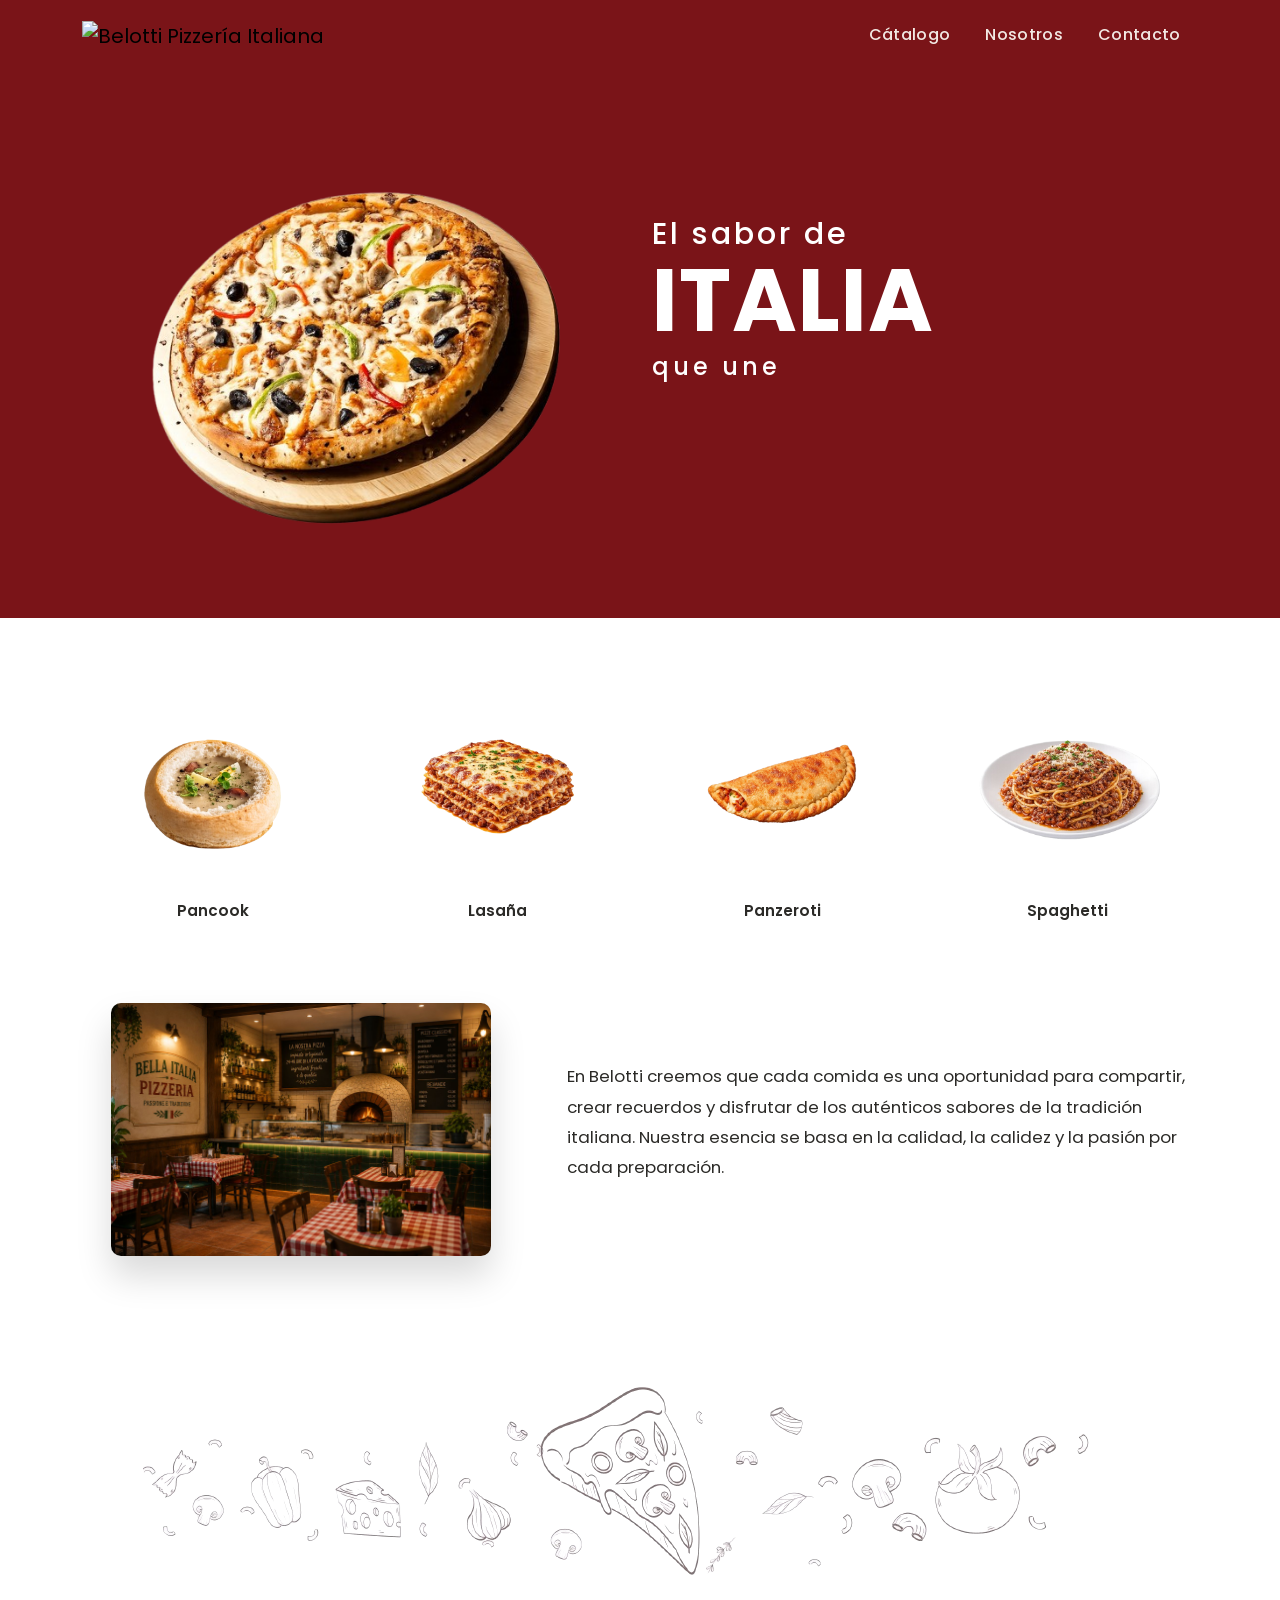
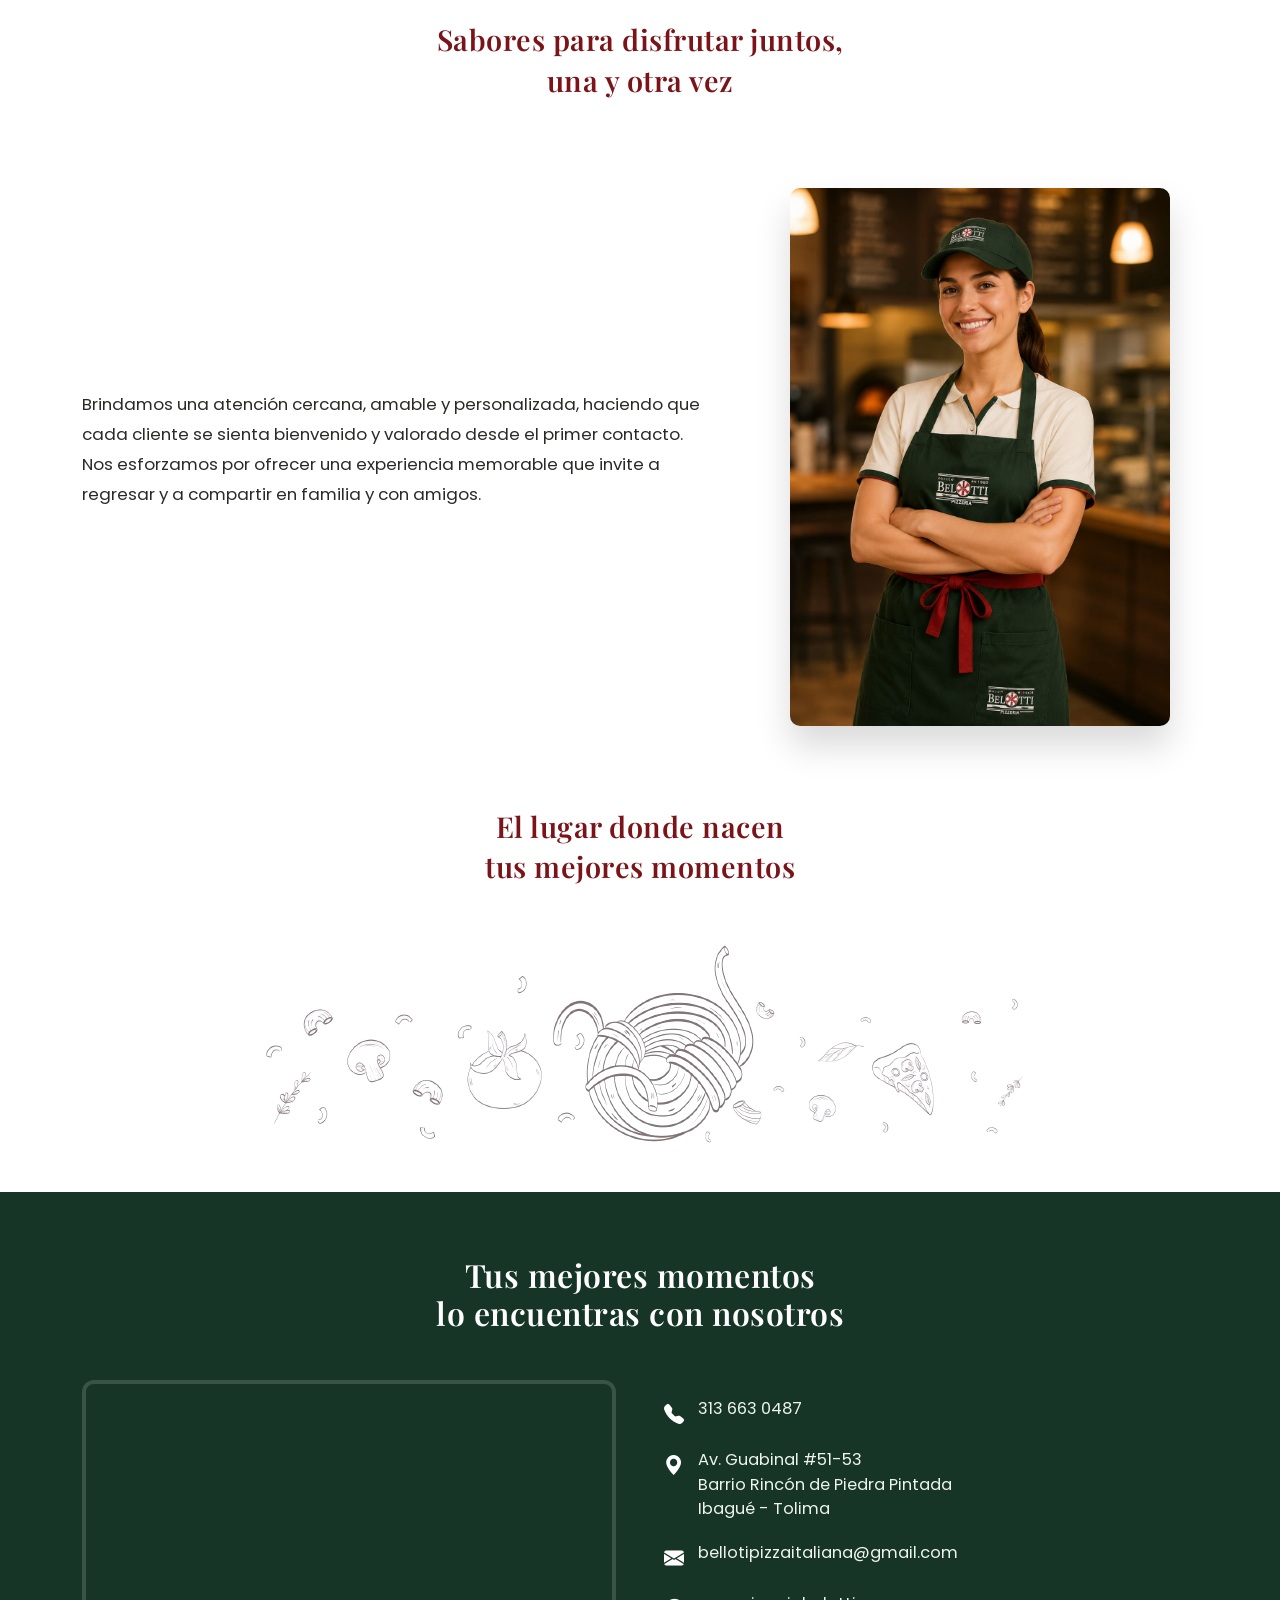
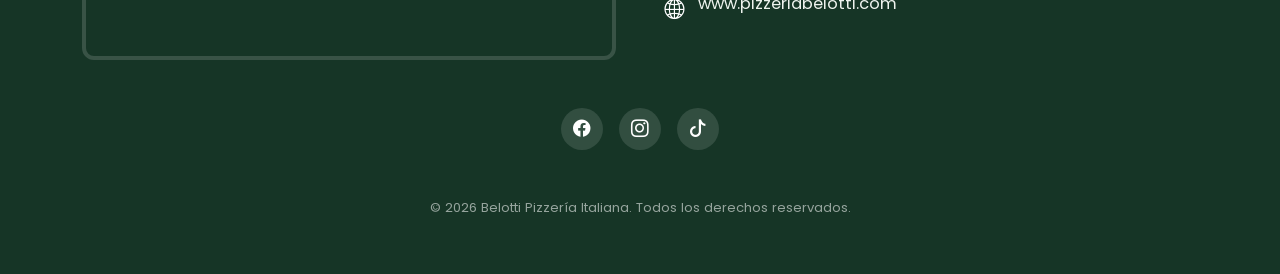
==== index.html @ c8194b6c "Actualizacion" ====
<!DOCTYPE html>
<html lang="es">
<head>
<meta charset="UTF-8">
<meta name="viewport" content="width=device-width, initial-scale=1.0">
<title>Belotti | Pizzería Italiana</title>
<link rel="icon" type="image/png" href="./imagenes/logo.png">
<link href="https://cdn.jsdelivr.net/npm/bootstrap@5.3.3/dist/css/bootstrap.min.css" rel="stylesheet">
<link rel="stylesheet" href="https://cdn.jsdelivr.net/npm/bootstrap-icons@1.11.3/font/bootstrap-icons.css">
<link rel="preconnect" href="https://fonts.googleapis.com">
<link rel="preconnect" href="https://fonts.gstatic.com" crossorigin>
<link href="https://fonts.googleapis.com/css2?family=Playfair+Display:ital,wght@0,500;0,600;0,700;1,500&family=Poppins:ital,wght@0,100;0,200;0,300;0,400;0,500;0,600;0,700;0,800;0,900;1,100;1,200;1,300;1,400;1,500;1,600;1,700;1,800;1,900&display=swap" rel="stylesheet">
<link rel="stylesheet" href="./css/styles.css">
</head>
<body>

<!-- NAVBAR  -->
<nav class="navbar navbar-expand-lg navbar-belotti sticky-top">
  <div class="container">
<a class="navbar-brand" href="index.html">
  <img src="../imagenes/logo.png" alt="Belotti Pizzería Italiana" class="logo-img">
</a>
    <button class="navbar-toggler border-0 text-white" type="button" data-bs-toggle="collapse" data-bs-target="#navMenu" aria-controls="navMenu" aria-expanded="false" aria-label="Abrir menú">
      <i class="bi bi-list text-white fs-1"></i>
    </button>
    <div class="collapse navbar-collapse" id="navMenu">
      <ul class="navbar-nav ms-auto mb-2 mb-lg-0">
        <li class="nav-item"><a class="nav-link" href="catalogo.html">Cátalogo</a></li>
        <li class="nav-item"><a class="nav-link" href="nosotros.html">Nosotros</a></li>
        <li class="nav-item"><a class="nav-link" href="Contactanos.html">Contacto</a></li>
      </ul>
    </div>
  </div>
</nav>


<!-- ===================== HERO ===================== -->
<header id="top" class="hero">
  <div class="container">
    <div class="row align-items-center pt-4 pt-lg-5">
      <div class="col-lg-6 order-2 order-lg-1 hero-pizza-wrap text-center">
        <img src="../imagenes/pitsa.png" alt="Pizza artesanal Belotti">
      </div>
      <div class="col-lg-6 order-1 order-lg-2 hero-heading text-center text-lg-start mb-4 mb-lg-0">
        <span class="eyebrow">El sabor de</span>
        <span class="big-word">ITALIA</span>
        <span class="sub">que une</span>
      </div>
    </div>
  </div>
</header>

<!-- ===================== MENU STRIP ===================== -->
<section class="menu-strip">
  <div class="container">
    <div class="row row-cols-2 row-cols-md-4 g-4 justify-content-center">
      <div class="col dish-item">
        <img src="../imagenes/pancook.png" alt="Pancook">
        <span>Pancook</span>
      </div>
      <div class="col dish-item">
        <img src="../imagenes/lasagna.png" alt="Lasaña">
        <span>Lasaña</span>
      </div>
      <div class="col dish-item">
        <img src="../imagenes/panzeroti.png" alt="Panzeroti">
        <span>Panzeroti</span>
      </div>
      <div class="col dish-item">
        <img src="../imagenes/pasta.png" alt="Spaghetti">
        <span>Spaghetti</span>
      </div>
    </div>
  </div>
</section>

<!-- ===================== NOSOTROS - bloque 1 ===================== -->
<section id="nosotros" class="section">
  <div class="container">
    <div class="row align-items-center g-5">
      <div class="col-lg-5">
        <img class="about-photo" src="../imagenes/restaurante.jpg" alt="Interior Pizzería Belotti" style="min-height: 220px; max-width: 380px; margin: 0 auto; display:block;">
      </div>
      <div class="col-lg-7">
        <p class="about-text">
          En Belotti creemos que cada comida es una oportunidad para compartir, crear recuerdos y disfrutar de los auténticos sabores de la tradición italiana. Nuestra esencia se basa en la calidad, la calidez y la pasión por cada preparación.
        </p>
      </div>
    </div>
  </div>
</section>

<!-- Division 1 -->
<div class="doodle-strip">
   <img src="../imagenes/separador2.png" alt="separador">
</div>

<h2 class="section-title tagline">Sabores para disfrutar juntos,<br>una y otra vez</h2>

<!-- ===================== NOSOTROS - bloque 2 ===================== -->
<section class="section">
  <div class="container">
    <div class="row align-items-center g-5">
      <div class="col-lg-7 order-2 order-lg-1">
        <p class="about-text">
          Brindamos una atención cercana, amable y personalizada, haciendo que cada cliente se sienta bienvenido y valorado desde el primer contacto. Nos esforzamos por ofrecer una experiencia memorable que invite a regresar y a compartir en familia y con amigos.
        </p>
      </div>
      <div class="col-lg-5 order-1 order-lg-2">
        <img class="about-photo" src="../imagenes/muchacha.jpg" alt="Equipo Belotti" style="min-height: 220px; max-width: 380px; margin: 0 auto; display:block;">
      </div>
    </div>
  </div>
</section>

<h2 class="section-title tagline mb-4">El lugar donde nacen<br>tus mejores momentos</h2>

<!-- Division 2 -->
<div class="doodle-strip">
   <img src="../imagenes/separador1.png" alt="separador1">
</div>


<!-- ===================== FOOTER / CONTACTO ===================== -->
<footer id="contacto" class="belotti-footer">
  <div class="container">
    <h2 class="section-title footer-title">Tus mejores momentos<br>lo encuentras con nosotros</h2>

    <div class="row g-5 align-items-center">
      <div class="col-lg-6">
        <div class="map-frame">
          <iframe
            src="https://maps.google.com/maps?q=Av.%20Guabinal%20%2351-53%2C%20Ibagu%C3%A9%2C%20Tolima&t=&z=15&ie=UTF8&iwloc=&output=embed"
            loading="lazy" referrerpolicy="no-referrer-when-downgrade" title="Ubicación Belotti"></iframe>
        </div>
      </div>
      <div class="col-lg-6">
        <ul class="contact-list">
          <li>
            <i class="bi bi-telephone-fill"></i>
            <a href="tel:+573136630487">313 663 0487</a>
          </li>
          <li>
            <i class="bi bi-geo-alt-fill"></i>
            <span>Av. Guabinal #51-53<br>Barrio Rincón de Piedra Pintada<br>Ibagué - Tolima</span>
          </li>
          <li>
            <i class="bi bi-envelope-fill"></i>
            <a href="mailto:bellotipizzaitaliana@gmail.com">bellotipizzaitaliana@gmail.com</a>
          </li>
          <li>
            <i class="bi bi-globe2"></i>
            <a href="https://www.pizzeriabelotti.com" target="_blank" rel="noopener">www.pizzeriabelotti.com</a>
          </li>
        </ul>
      </div>
    </div>

    <div class="social-row">
      <a href="#" aria-label="Facebook"><i class="bi bi-facebook"></i></a>
      <a href="#" aria-label="Instagram"><i class="bi bi-instagram"></i></a>
      <a href="#" aria-label="TikTok"><i class="bi bi-tiktok"></i></a>
    </div>

    <p class="copyright">&copy; <span id="year"></span> Belotti Pizzería Italiana. Todos los derechos reservados.</p>
  </div>
</footer>

<!-- Bootstrap JS -->
<script src="https://cdn.jsdelivr.net/npm/bootstrap@5.3.3/dist/js/bootstrap.bundle.min.js"></script>
<script>
  document.getElementById('year').textContent = new Date().getFullYear();
</script>
</body>
</html>
---- css/styles.css ----
:root{
    --belotti-red: #7A1418;
    --belotti-red-dark: #5A0E11;
    --belotti-green: #163526;
    --belotti-green-dark: #0E241A;
    --belotti-cream: #FFFFFF;
    --belotti-text: #2B2A27;
    --belotti-muted: #6b6862;
  }

  * { box-sizing: border-box; }

  html { scroll-behavior: smooth; }

  body{
    font-family: 'Poppins', sans-serif;
    color: var(--belotti-text);
    background: var(--belotti-cream);
    overflow-x: hidden;
  }

  h1, h2, h3, .display-font{
    font-family: 'Playfair Display', serif;
  }

  .section-title{
    font-family:'Playfair Display', serif;
    font-weight: 600;
    letter-spacing: .5px;
  }

  .text-belotti-red{ color: var(--belotti-red); }
  .bg-belotti-red{ background-color: var(--belotti-red); }
  .bg-belotti-green{ background-color: var(--belotti-green); }

  /* ===== NAVBAR ===== */
  .navbar-belotti{
    background-color: var(--belotti-red);
    padding-top: .9rem;
    padding-bottom: .9rem;
  }
  .navbar-belotti .nav-link{
    color: #f2e9e4;
    font-weight: 500;
    letter-spacing: .3px;
    margin: 0 .6rem;
    transition: color .2s ease;
  }
  .navbar-belotti .nav-link:hover{ color: #ffffff; }

  .belotti-logo{
    border: 2px solid #fff;
    padding: 3px 10px;
    border-radius: 3px;
    display: inline-flex;
    flex-direction: column;
    align-items: center;
    line-height: 1;
    color: #fff;
  }
  .belotti-logo .top-line{
    font-size: .5rem;
    letter-spacing: 2px;
    border-bottom: 1px solid #2f7d4f;
    padding-bottom: 2px;
    margin-bottom: 3px;
    width: 100%;
    text-align: center;
    font-weight: 600;
  }
  .belotti-logo .brand-row{
    display:flex;
    align-items:center;
    gap:4px;
  }
  .belotti-logo .brand-text{
    font-family:'Playfair Display', serif;
    font-weight: 700;
    font-size: 1.35rem;
    letter-spacing: 1px;
  }
  .belotti-logo .wheel{
    width: 20px; height: 20px;
    border-radius:50%;
    border: 2px solid #fff;
    position: relative;
    flex-shrink: 0;
  }
  .belotti-logo .wheel::before{
    content:"";
    position:absolute; inset: 2px;
    border-radius:50%;
    background:
      radial-gradient(circle, transparent 0 3px, #fff 3px 4px, transparent 4px),
      repeating-conic-gradient(#fff 0 10deg, transparent 10deg 45deg);
  }
  .belotti-logo .bottom-line{
    font-size: .48rem;
    letter-spacing: 1.5px;
    border-top: 1px solid #2f7d4f;
    padding-top: 2px;
    margin-top: 3px;
    width: 100%;
    text-align:center;
    font-weight: 600;
  }

  /* ===== HERO ===== */
  .hero{
    background-color: var(--belotti-red);
    position: relative;
    padding-bottom: 140px;
  }
  .hero .hero-heading{
    color: #fff;
  }
  .hero .hero-heading .eyebrow{
    font-size: 1.9rem;
    font-weight: 500;
    letter-spacing: 3px;
    display:block;
  }
  .hero .hero-heading .big-word{
    font-size: 5.5rem;
    font-weight: 700;
    line-height: 1;
    display:block;
    letter-spacing: 1px;
  }
  .hero .hero-heading .sub{
    font-size: 1.5rem;
    letter-spacing: 4px;
    font-weight: 500;
    display:block;
    margin-top:.25rem;
  }
  @media (max-width: 767.98px){
    .hero .hero-heading .big-word{ font-size: 3.2rem; }
    .hero .hero-heading .eyebrow{ font-size: 1.3rem; }
    .hero .hero-heading .sub{ font-size: 1.1rem; }
  }

  .hero-pizza-wrap{
    position: relative;
    z-index: 3;
    margin-bottom: -120px;
  }
  .hero-pizza-wrap img{
    width: 100%;
    max-width: 480px;
    aspect-ratio: 1/1;
    object-fit: contain;
  }

  /* ===== MENU STRIP ===== */
  .menu-strip{
    padding-top: 70px;
  }
  @media (max-width: 767.98px){
    .menu-strip{ padding-top: 50px; }
  }
  .dish-item{
    text-align:center;
  }
  .dish-item img{
    width: 100%;
    max-width: 200px;
    aspect-ratio: 1/1;
    object-fit: contain;
    margin-bottom: .75rem;
    transition: transform .3s ease, filter .3s ease;
    cursor: pointer;
  }
  .dish-item img:hover{
    transform: scale(1.12) translateY(-6px);
    filter: drop-shadow(0 12px 18px rgba(0,0,0,.25));
  }
  .dish-item span{
    display:block;
    font-weight: 600;
    font-size: .95rem;
    color: var(--belotti-text);
  }

  /* ===== ABOUT / IMAGE-TEXT BLOCKS ===== */
  .about-photo{
    border-radius: 10px;
    width: 100%;
    height: 100%;
    object-fit: cover;
    box-shadow: 0 20px 35px rgba(0,0,0,.15);
  }
  .about-text{
    font-size: 1.05rem;
    line-height: 1.8;
    color: var(--belotti-text);
  }

  .tagline{
    color: var(--belotti-red);
    text-align:center;
    font-size: 1.8rem;
    line-height: 1.4;
  }
  .tagline.on-dark{ color: #fff; }
  @media (max-width: 767.98px){
    .tagline{ font-size: 1.35rem; }
  }

  /* ===== DOODLE DIVIDER ===== */
  .doodle-strip{
    display:flex;
    align-items:center;
    justify-content:center;
    gap: clamp(10px, 3vw, 34px);
    flex-wrap: wrap;
    color: var(--belotti-red);
    opacity: .75;
    padding: 1rem 0;
  }
  .doodle-strip svg{ width: 30px; height: 30px; flex-shrink:0; }
  .doodle-strip svg.big{ width: 58px; height: 58px; }
  .doodle-strip.on-dark{ color: #cfe3d6; }

  /* ===== CATALOGO CARDS ===== */
  .dish-card{
    border: none;
    border-radius: 14px;
    overflow: hidden;
    box-shadow: 0 10px 30px rgba(122,20,24,.08);
    transition: transform .25s ease, box-shadow .25s ease;
    height: 100%;
  }
  .dish-card:hover{
    transform: translateY(-6px);
    box-shadow: 0 18px 35px rgba(122,20,24,.16);
  }
  .dish-card img{
    height: 210px;
    object-fit: cover;
  }
  .dish-card .card-body{
    padding: 1.25rem 1.25rem 1.5rem;
  }
  .dish-card .card-title{
    font-family:'Playfair Display', serif;
    color: var(--belotti-red);
    font-weight: 600;
  }

  /* ===== FOOTER ===== */
  footer.belotti-footer{
    background-color: var(--belotti-green);
    color: #eef3ee;
    padding: 4rem 0 2.5rem;
  }
  footer .footer-title{
    color:#fff;
    text-align:center;
    margin-bottom: 3rem;
  }
  footer .map-frame{
    border-radius: 12px;
    overflow: hidden;
    border: 4px solid rgba(255,255,255,.15);
    height: 280px;
  }
  footer .map-frame iframe{
    width: 100%; height:100%; border:0; filter: grayscale(.15);
  }
  footer .contact-list{
    list-style:none;
    padding:0;
    margin: 0;
  }
  footer .contact-list li{
    display:flex;
    gap: .9rem;
    align-items:flex-start;
    margin-bottom: 1.2rem;
    font-size: 1.02rem;
  }
  footer .contact-list li i{
    font-size: 1.25rem;
    color: #fff;
    margin-top: 2px;
  }
  footer .contact-list a{
    color: #eef3ee;
    text-decoration: none;
  }
  footer .contact-list a:hover{ color: #fff; text-decoration: underline; }

  .social-row{
    display:flex;
    justify-content:center;
    gap: 1rem;
    margin-top: 3rem;
  }
  .social-row a{
    width: 42px; height: 42px;
    border-radius:50%;
    background: rgba(255,255,255,.12);
    display:flex;align-items:center;justify-content:center;
    color:#fff;
    font-size: 1.1rem;
    transition: background .2s ease, transform .2s ease;
  }
  .social-row a:hover{ background:#fff; color: var(--belotti-green); transform: translateY(-3px); }

  .copyright{
    text-align:center;
    font-size: .82rem;
    color: rgba(255,255,255,.55);
    margin-top: 3rem;
  }

  /* generic section spacing */
  .section{ padding: 5rem 0; }
  @media (max-width: 767.98px){ .section{ padding: 3.2rem 0; } }

/* ===== UTILIDADES POPPINS (todos los pesos) ===== */
.poppins-thin{ font-family:"Poppins", sans-serif; font-weight:100; font-style:normal; }
.poppins-extralight{ font-family:"Poppins", sans-serif; font-weight:200; font-style:normal; }
.poppins-light{ font-family:"Poppins", sans-serif; font-weight:300; font-style:normal; }
.poppins-regular{ font-family:"Poppins", sans-serif; font-weight:400; font-style:normal; }
.poppins-medium{ font-family:"Poppins", sans-serif; font-weight:500; font-style:normal; }
.poppins-semibold{ font-family:"Poppins", sans-serif; font-weight:600; font-style:normal; }
.poppins-bold{ font-family:"Poppins", sans-serif; font-weight:700; font-style:normal; }
.poppins-extrabold{ font-family:"Poppins", sans-serif; font-weight:800; font-style:normal; }
.poppins-black{ font-family:"Poppins", sans-serif; font-weight:900; font-style:normal; }
.poppins-thin-italic{ font-family:"Poppins", sans-serif; font-weight:100; font-style:italic; }
.poppins-extralight-italic{ font-family:"Poppins", sans-serif; font-weight:200; font-style:italic; }
.poppins-light-italic{ font-family:"Poppins", sans-serif; font-weight:300; font-style:italic; }
.poppins-regular-italic{ font-family:"Poppins", sans-serif; font-weight:400; font-style:italic; }
.poppins-medium-italic{ font-family:"Poppins", sans-serif; font-weight:500; font-style:italic; }
.poppins-semibold-italic{ font-family:"Poppins", sans-serif; font-weight:600; font-style:italic; }
.poppins-bold-italic{ font-family:"Poppins", sans-serif; font-weight:700; font-style:italic; }
.poppins-extrabold-italic{ font-family:"Poppins", sans-serif; font-weight:800; font-style:italic; }
.poppins-black-italic{ font-family:"Poppins", sans-serif; font-weight:900; font-style:italic; }
/* ===== PAGE HEADER (páginas internas) ===== */
.page-header{
  background-color: var(--belotti-red);
  padding: 3.5rem 0 2.8rem;
  text-align: center;
}
.page-header h1{
  color: #fff;
  font-size: 2.3rem;
  margin: 0;
}
@media (max-width: 767.98px){
  .page-header{ padding: 2.6rem 0 2rem; }
  .page-header h1{ font-size: 1.7rem; }
}

/* Estado activo del link en el navbar */
.navbar-belotti .nav-link.active{
  color: #fff;
  font-weight: 700;
  border-bottom: 2px solid #fff;
}

/* ===== LOGO REAL (imagen) ===== */
.logo-img{
  height: 90px;
  width: auto;
  object-fit: contain;
}
@media (max-width: 767.98px){
  .logo-img{ height: 40px; }
}
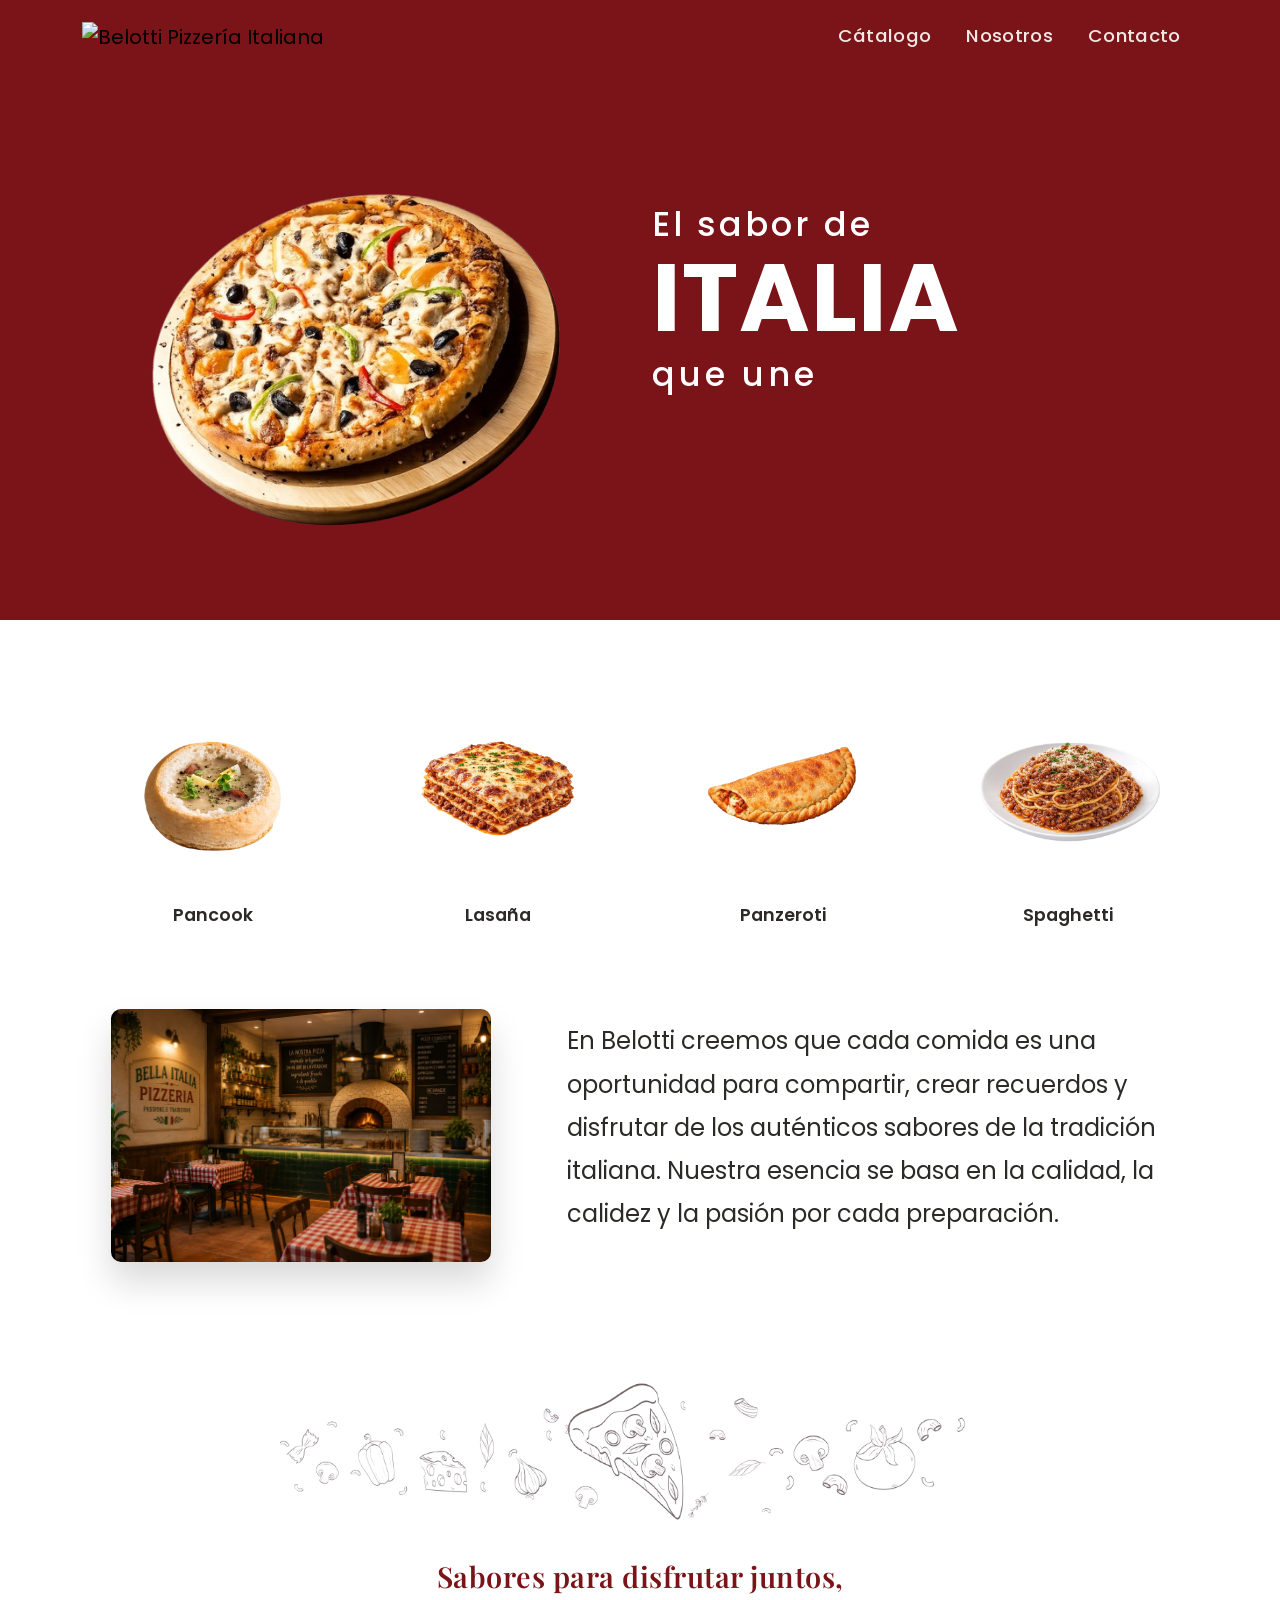
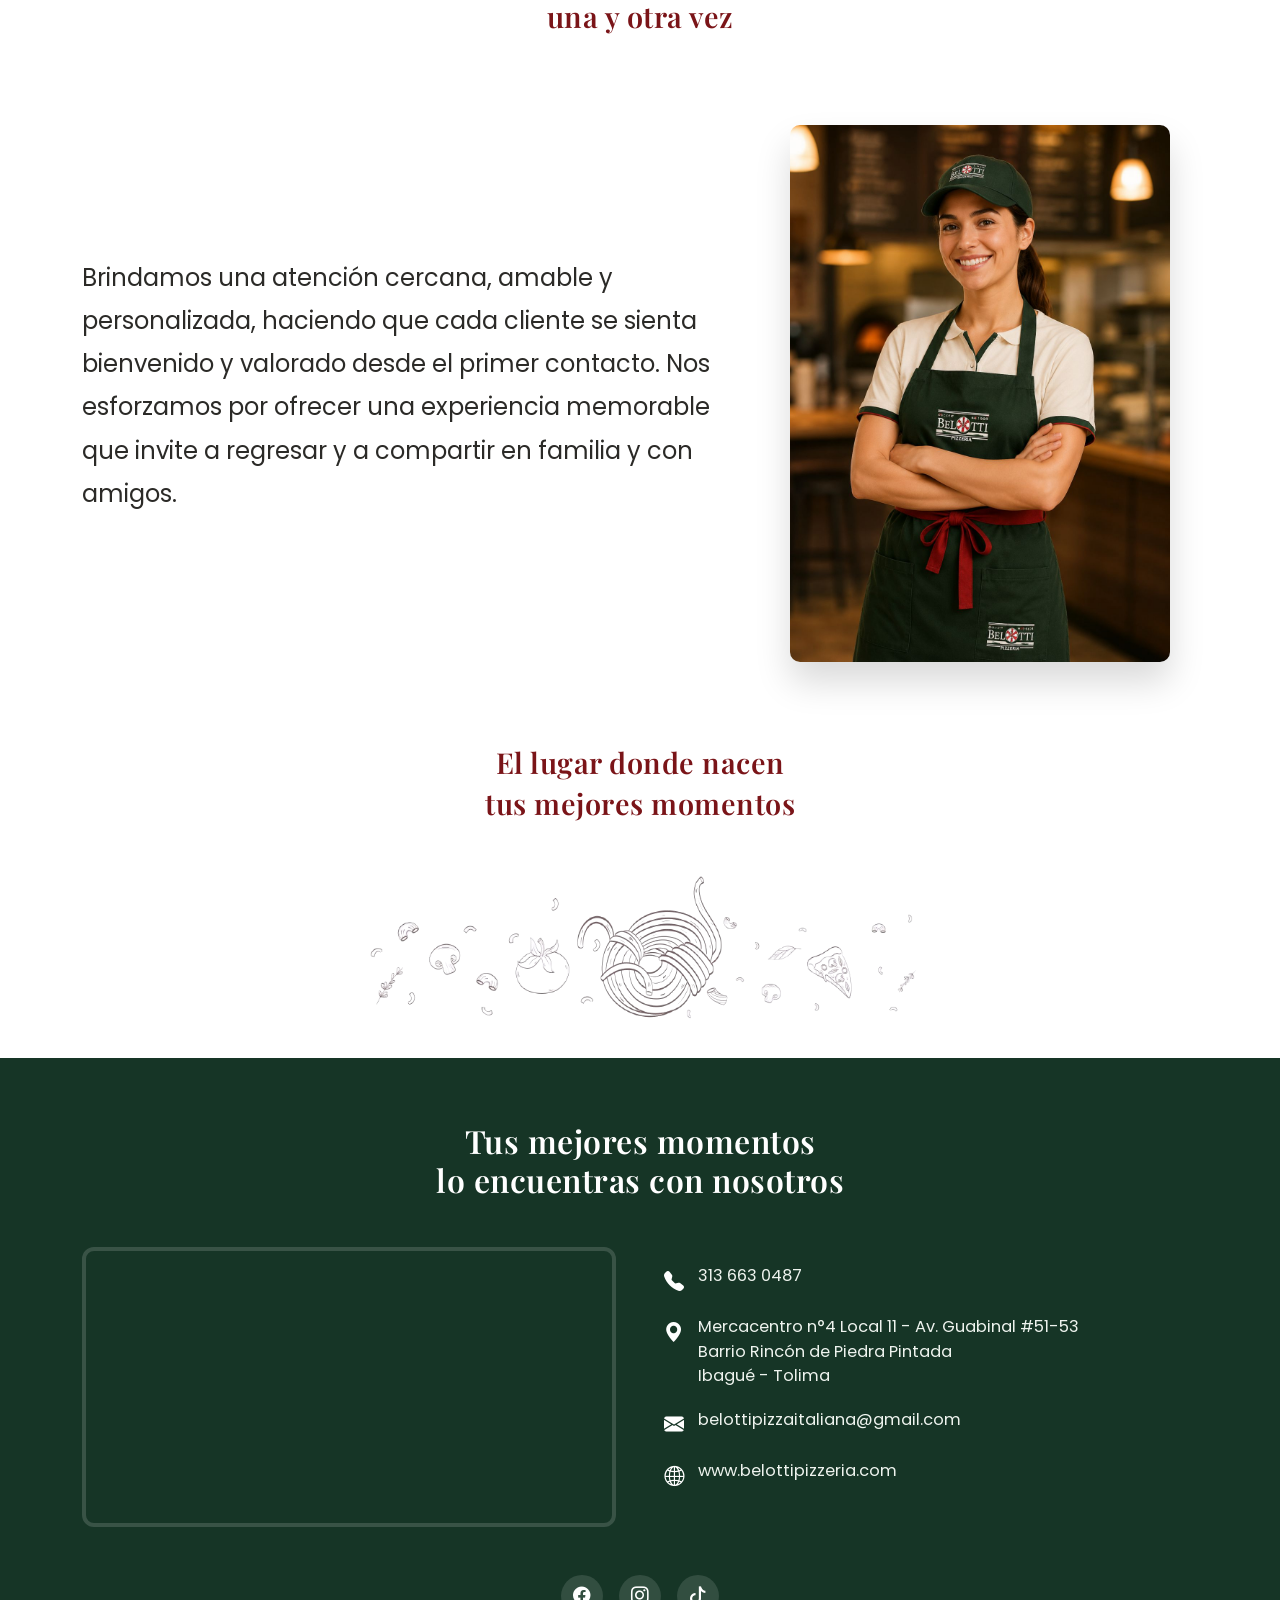
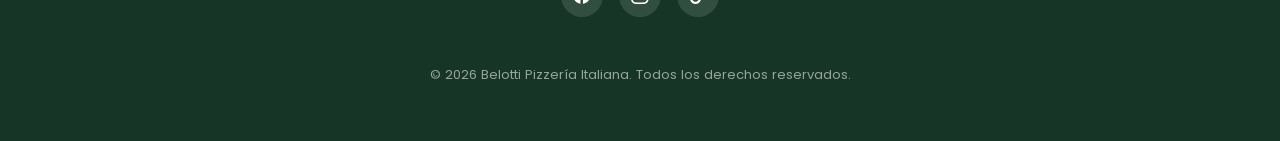
==== commit 253f23cb: "Actualizacion de logos, direccion y icono" ====
--- a/index.html
+++ b/index.html
@@ -4,7 +4,7 @@
 <meta charset="UTF-8">
 <meta name="viewport" content="width=device-width, initial-scale=1.0">
 <title>Belotti | Pizzería Italiana</title>
-<link rel="icon" type="image/png" href="./imagenes/logo.png">
+<link rel="icon" type="image/png" href="./imagenes/LOGO.png">
 <link href="https://cdn.jsdelivr.net/npm/bootstrap@5.3.3/dist/css/bootstrap.min.css" rel="stylesheet">
 <link rel="stylesheet" href="https://cdn.jsdelivr.net/npm/bootstrap-icons@1.11.3/font/bootstrap-icons.css">
 <link rel="preconnect" href="https://fonts.googleapis.com">
@@ -18,7 +18,7 @@
 <nav class="navbar navbar-expand-lg navbar-belotti sticky-top">
   <div class="container">
 <a class="navbar-brand" href="index.html">
-  <img src="../imagenes/logo.png" alt="Belotti Pizzería Italiana" class="logo-img">
+  <img src="./imagenes/logo.png" alt="Belotti Pizzería Italiana" class="logo-img">
 </a>
     <button class="navbar-toggler border-0 text-white" type="button" data-bs-toggle="collapse" data-bs-target="#navMenu" aria-controls="navMenu" aria-expanded="false" aria-label="Abrir menú">
       <i class="bi bi-list text-white fs-1"></i>
@@ -39,7 +39,7 @@
   <div class="container">
     <div class="row align-items-center pt-4 pt-lg-5">
       <div class="col-lg-6 order-2 order-lg-1 hero-pizza-wrap text-center">
-        <img src="../imagenes/pitsa.png" alt="Pizza artesanal Belotti">
+        <img src="./imagenes/pitsa.png" alt="Pizza artesanal Belotti">
       </div>
       <div class="col-lg-6 order-1 order-lg-2 hero-heading text-center text-lg-start mb-4 mb-lg-0">
         <span class="eyebrow">El sabor de</span>
@@ -142,15 +142,15 @@
           </li>
           <li>
             <i class="bi bi-geo-alt-fill"></i>
-            <span>Av. Guabinal #51-53<br>Barrio Rincón de Piedra Pintada<br>Ibagué - Tolima</span>
+            <span>Mercacentro n°4 Local 11 - Av. Guabinal #51-53<br>Barrio Rincón de Piedra Pintada<br>Ibagué - Tolima</span>
           </li>
           <li>
             <i class="bi bi-envelope-fill"></i>
-            <a href="mailto:bellotipizzaitaliana@gmail.com">bellotipizzaitaliana@gmail.com</a>
+            <a href="mailto:bellotipizzaitaliana@gmail.com">belottipizzaitaliana@gmail.com</a>
           </li>
           <li>
             <i class="bi bi-globe2"></i>
-            <a href="https://www.pizzeriabelotti.com" target="_blank" rel="noopener">www.pizzeriabelotti.com</a>
+            <a href="https://belottipizzeria.com/" target="_blank" rel="noopener">www.belottipizzeria.com</a>
           </li>
         </ul>
       </div>
--- a/css/styles.css
+++ b/css/styles.css
@@ -40,70 +40,14 @@
     padding-bottom: .9rem;
   }
   .navbar-belotti .nav-link{
-    color: #f2e9e4;
-    font-weight: 500;
-    letter-spacing: .3px;
-    margin: 0 .6rem;
-    transition: color .2s ease;
+  color: #f2e9e4;
+  font-weight: 500;
+  font-size: 1.15rem;
+  letter-spacing: .3px;
+  margin: 0 .6rem;
+  transition: color .2s ease;
   }
   .navbar-belotti .nav-link:hover{ color: #ffffff; }
-
-  .belotti-logo{
-    border: 2px solid #fff;
-    padding: 3px 10px;
-    border-radius: 3px;
-    display: inline-flex;
-    flex-direction: column;
-    align-items: center;
-    line-height: 1;
-    color: #fff;
-  }
-  .belotti-logo .top-line{
-    font-size: .5rem;
-    letter-spacing: 2px;
-    border-bottom: 1px solid #2f7d4f;
-    padding-bottom: 2px;
-    margin-bottom: 3px;
-    width: 100%;
-    text-align: center;
-    font-weight: 600;
-  }
-  .belotti-logo .brand-row{
-    display:flex;
-    align-items:center;
-    gap:4px;
-  }
-  .belotti-logo .brand-text{
-    font-family:'Playfair Display', serif;
-    font-weight: 700;
-    font-size: 1.35rem;
-    letter-spacing: 1px;
-  }
-  .belotti-logo .wheel{
-    width: 20px; height: 20px;
-    border-radius:50%;
-    border: 2px solid #fff;
-    position: relative;
-    flex-shrink: 0;
-  }
-  .belotti-logo .wheel::before{
-    content:"";
-    position:absolute; inset: 2px;
-    border-radius:50%;
-    background:
-      radial-gradient(circle, transparent 0 3px, #fff 3px 4px, transparent 4px),
-      repeating-conic-gradient(#fff 0 10deg, transparent 10deg 45deg);
-  }
-  .belotti-logo .bottom-line{
-    font-size: .48rem;
-    letter-spacing: 1.5px;
-    border-top: 1px solid #2f7d4f;
-    padding-top: 2px;
-    margin-top: 3px;
-    width: 100%;
-    text-align:center;
-    font-weight: 600;
-  }
 
   /* ===== HERO ===== */
   .hero{
@@ -115,20 +59,20 @@
     color: #fff;
   }
   .hero .hero-heading .eyebrow{
-    font-size: 1.9rem;
+    font-size: 2.1rem;
     font-weight: 500;
     letter-spacing: 3px;
     display:block;
   }
   .hero .hero-heading .big-word{
-    font-size: 5.5rem;
+    font-size: 6rem;
     font-weight: 700;
     line-height: 1;
     display:block;
     letter-spacing: 1px;
   }
   .hero .hero-heading .sub{
-    font-size: 1.5rem;
+    font-size: 2.1rem;
     letter-spacing: 4px;
     font-weight: 500;
     display:block;
@@ -178,7 +122,7 @@
   .dish-item span{
     display:block;
     font-weight: 600;
-    font-size: .95rem;
+    font-size: 1.1rem;
     color: var(--belotti-text);
   }
 
@@ -191,9 +135,12 @@
     box-shadow: 0 20px 35px rgba(0,0,0,.15);
   }
   .about-text{
-    font-size: 1.05rem;
+    font-size: 1.5rem;
     line-height: 1.8;
     color: var(--belotti-text);
+  }
+  @media (max-width: 767.98px){
+    .about-text{ font-size: 1.5rem; }
   }
 
   .tagline{
@@ -207,20 +154,20 @@
     .tagline{ font-size: 1.35rem; }
   }
 
-  /* ===== DOODLE DIVIDER ===== */
+  /* ===== DOODLE DIVIDER (imagen) ===== */
   .doodle-strip{
     display:flex;
     align-items:center;
     justify-content:center;
-    gap: clamp(10px, 3vw, 34px);
-    flex-wrap: wrap;
-    color: var(--belotti-red);
-    opacity: .75;
-    padding: 1rem 0;
-  }
-  .doodle-strip svg{ width: 30px; height: 30px; flex-shrink:0; }
-  .doodle-strip svg.big{ width: 58px; height: 58px; }
-  .doodle-strip.on-dark{ color: #cfe3d6; }
+    padding: 1rem 1rem;
+  }
+  .doodle-strip img{
+    width: 100%;
+    max-width: 720px;
+    height: auto;
+    display: block;
+    opacity: .85;
+  }
 
   /* ===== CATALOGO CARDS ===== */
   .dish-card{
@@ -338,6 +285,7 @@
 .poppins-bold-italic{ font-family:"Poppins", sans-serif; font-weight:700; font-style:italic; }
 .poppins-extrabold-italic{ font-family:"Poppins", sans-serif; font-weight:800; font-style:italic; }
 .poppins-black-italic{ font-family:"Poppins", sans-serif; font-weight:900; font-style:italic; }
+
 /* ===== PAGE HEADER (páginas internas) ===== */
 .page-header{
   background-color: var(--belotti-red);
@@ -367,6 +315,6 @@
   width: auto;
   object-fit: contain;
 }
-@media (max-width: 767.98px){
+@media (max-width: 760px){
   .logo-img{ height: 40px; }
 }
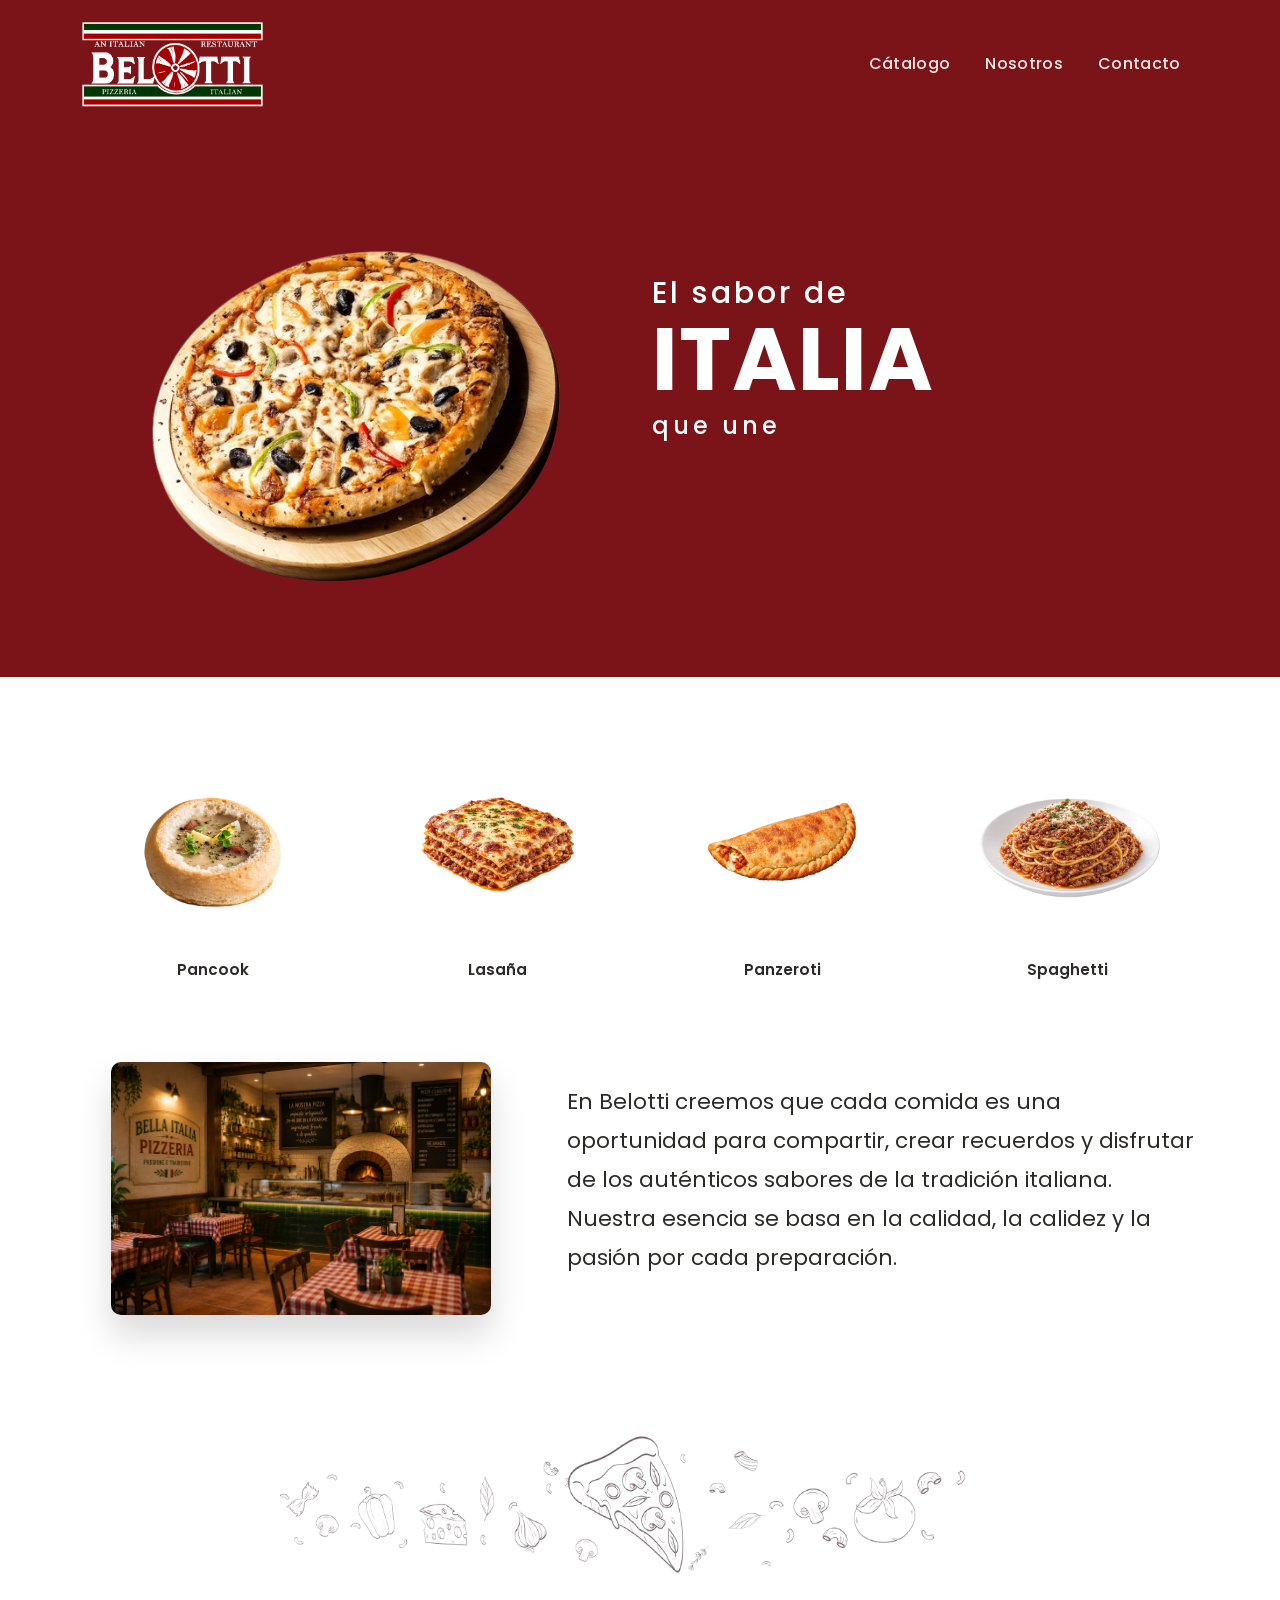
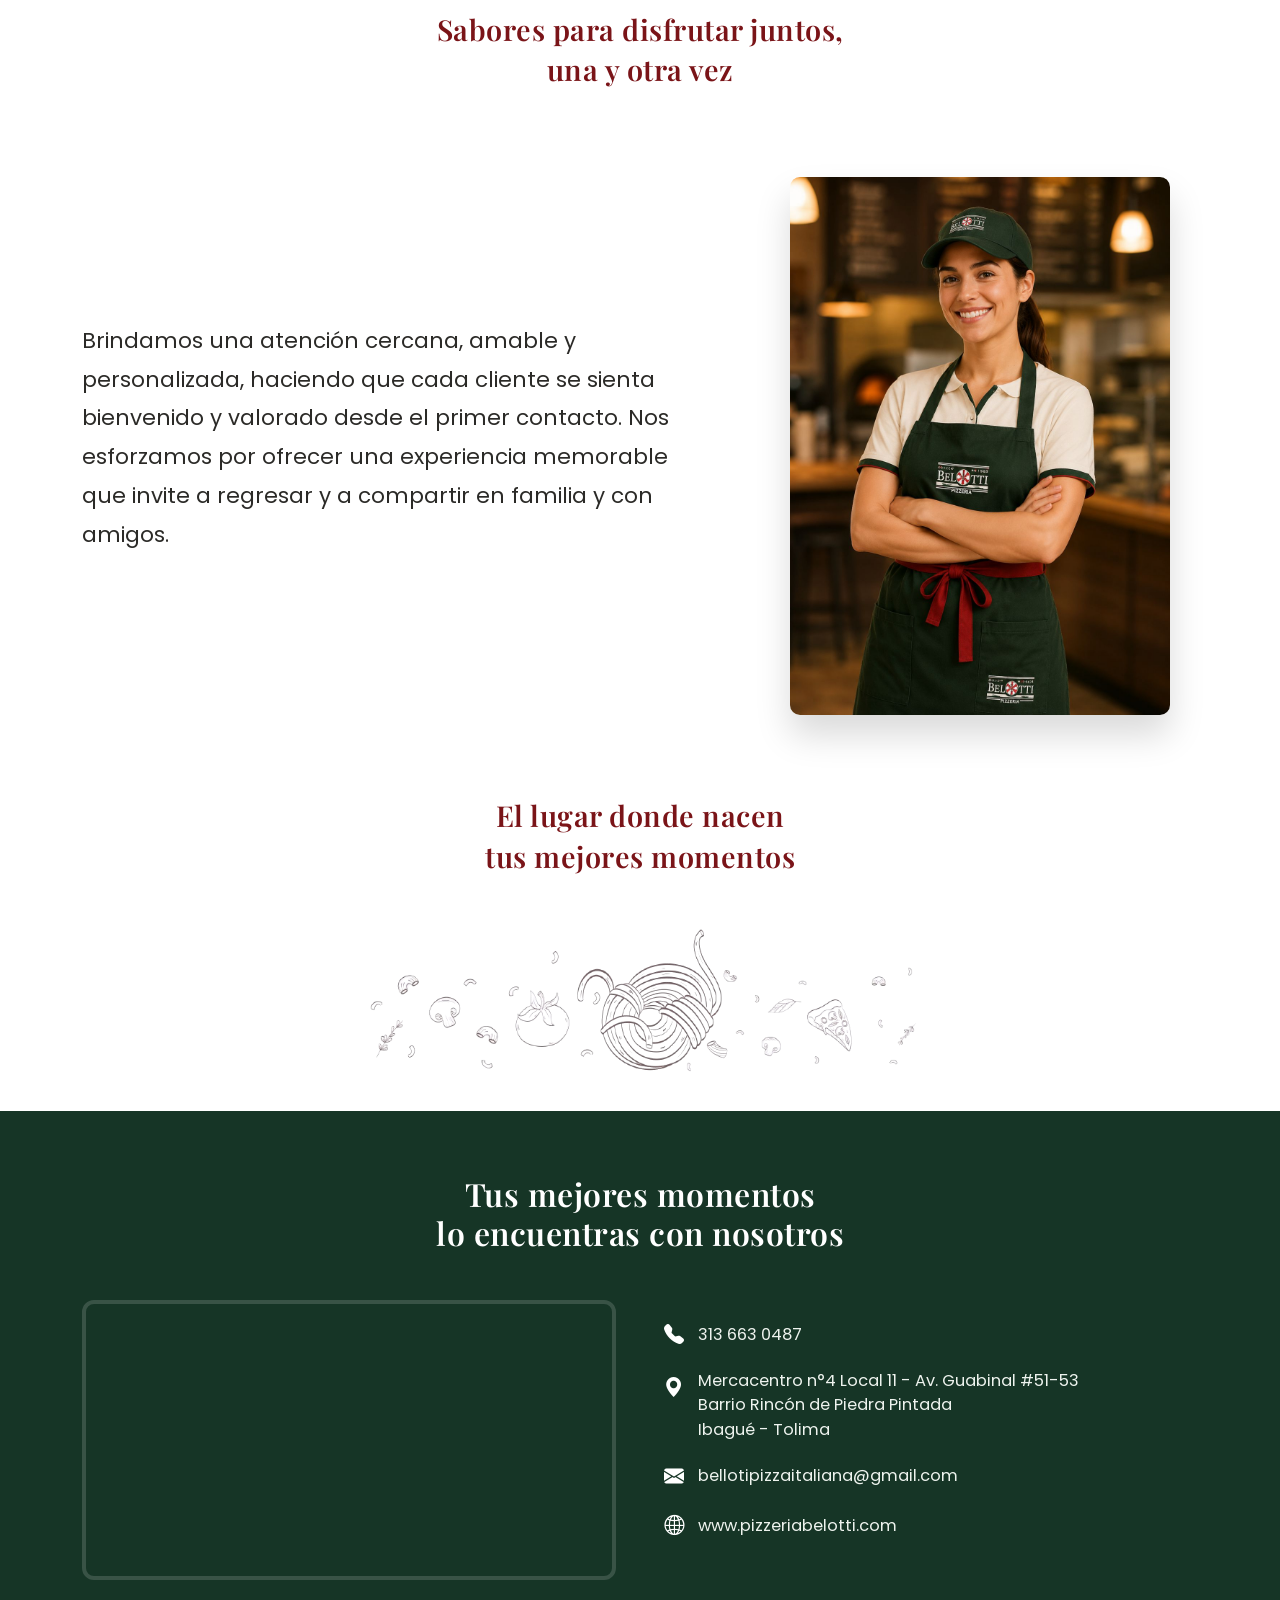
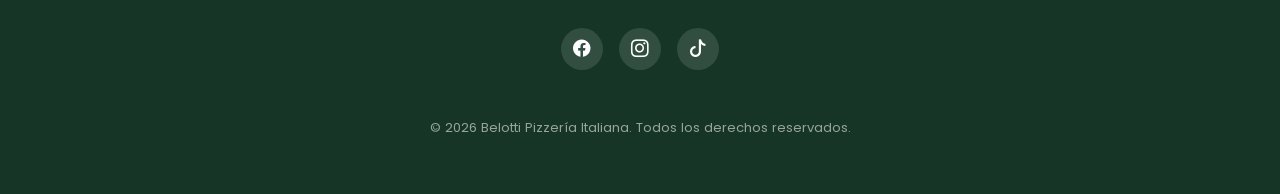
==== commit 4f0a8557: "actualizacion de icono de la pagina, texto del footer y redes sociales" ====
--- a/index.html
+++ b/index.html
@@ -4,7 +4,7 @@
 <meta charset="UTF-8">
 <meta name="viewport" content="width=device-width, initial-scale=1.0">
 <title>Belotti | Pizzería Italiana</title>
-<link rel="icon" type="image/png" href="./imagenes/LOGO.png">
+<link rel="icon" type="image/png" href="./imagenes/logoisotipo.png">
 <link href="https://cdn.jsdelivr.net/npm/bootstrap@5.3.3/dist/css/bootstrap.min.css" rel="stylesheet">
 <link rel="stylesheet" href="https://cdn.jsdelivr.net/npm/bootstrap-icons@1.11.3/font/bootstrap-icons.css">
 <link rel="preconnect" href="https://fonts.googleapis.com">
@@ -140,25 +140,25 @@
             <i class="bi bi-telephone-fill"></i>
             <a href="tel:+573136630487">313 663 0487</a>
           </li>
-          <li>
+          <li class="align-top">
             <i class="bi bi-geo-alt-fill"></i>
             <span>Mercacentro n°4 Local 11 - Av. Guabinal #51-53<br>Barrio Rincón de Piedra Pintada<br>Ibagué - Tolima</span>
           </li>
           <li>
             <i class="bi bi-envelope-fill"></i>
-            <a href="mailto:bellotipizzaitaliana@gmail.com">belottipizzaitaliana@gmail.com</a>
+            <a href="mailto:bellotipizzaitaliana@gmail.com">bellotipizzaitaliana@gmail.com</a>
           </li>
           <li>
             <i class="bi bi-globe2"></i>
-            <a href="https://belottipizzeria.com/" target="_blank" rel="noopener">www.belottipizzeria.com</a>
+            <a href="https://www.pizzeriabelotti.com" target="_blank" rel="noopener">www.pizzeriabelotti.com</a>
           </li>
         </ul>
       </div>
     </div>
 
     <div class="social-row">
-      <a href="#" aria-label="Facebook"><i class="bi bi-facebook"></i></a>
-      <a href="#" aria-label="Instagram"><i class="bi bi-instagram"></i></a>
+      <a href="https://www.facebook.com/profile.php?id=61591787251258&notif_id=1784049276059485&notif_t=page_user_activity&ref=notif#" aria-label="Facebook"><i class="bi bi-facebook"></i></a>
+      <a href="https://www.instagram.com/belottipizzeriaitaliana/" aria-label="Instagram"><i class="bi bi-instagram"></i></a>
       <a href="#" aria-label="TikTok"><i class="bi bi-tiktok"></i></a>
     </div>
 
--- a/css/styles.css
+++ b/css/styles.css
@@ -40,12 +40,11 @@
     padding-bottom: .9rem;
   }
   .navbar-belotti .nav-link{
-  color: #f2e9e4;
-  font-weight: 500;
-  font-size: 1.15rem;
-  letter-spacing: .3px;
-  margin: 0 .6rem;
-  transition: color .2s ease;
+    color: #f2e9e4;
+    font-weight: 500;
+    letter-spacing: .3px;
+    margin: 0 .6rem;
+    transition: color .2s ease;
   }
   .navbar-belotti .nav-link:hover{ color: #ffffff; }
 
@@ -59,20 +58,20 @@
     color: #fff;
   }
   .hero .hero-heading .eyebrow{
-    font-size: 2.1rem;
+    font-size: 1.9rem;
     font-weight: 500;
     letter-spacing: 3px;
     display:block;
   }
   .hero .hero-heading .big-word{
-    font-size: 6rem;
+    font-size: 5.5rem;
     font-weight: 700;
     line-height: 1;
     display:block;
     letter-spacing: 1px;
   }
   .hero .hero-heading .sub{
-    font-size: 2.1rem;
+    font-size: 1.5rem;
     letter-spacing: 4px;
     font-weight: 500;
     display:block;
@@ -122,7 +121,7 @@
   .dish-item span{
     display:block;
     font-weight: 600;
-    font-size: 1.1rem;
+    font-size: .95rem;
     color: var(--belotti-text);
   }
 
@@ -135,12 +134,12 @@
     box-shadow: 0 20px 35px rgba(0,0,0,.15);
   }
   .about-text{
-    font-size: 1.5rem;
+    font-size: 1.35rem;
     line-height: 1.8;
     color: var(--belotti-text);
   }
   @media (max-width: 767.98px){
-    .about-text{ font-size: 1.5rem; }
+    .about-text{ font-size: 1.1rem; }
   }
 
   .tagline{
@@ -223,14 +222,19 @@
   footer .contact-list li{
     display:flex;
     gap: .9rem;
-    align-items:flex-start;
+    align-items:center;
     margin-bottom: 1.2rem;
     font-size: 1.02rem;
+  }
+  footer .contact-list li.align-top{
+    align-items: flex-start;
   }
   footer .contact-list li i{
     font-size: 1.25rem;
     color: #fff;
-    margin-top: 2px;
+  }
+  footer .contact-list li.align-top i{
+    margin-top: 3px;
   }
   footer .contact-list a{
     color: #eef3ee;
@@ -315,6 +319,6 @@
   width: auto;
   object-fit: contain;
 }
-@media (max-width: 760px){
+@media (max-width: 767.98px){
   .logo-img{ height: 40px; }
 }
